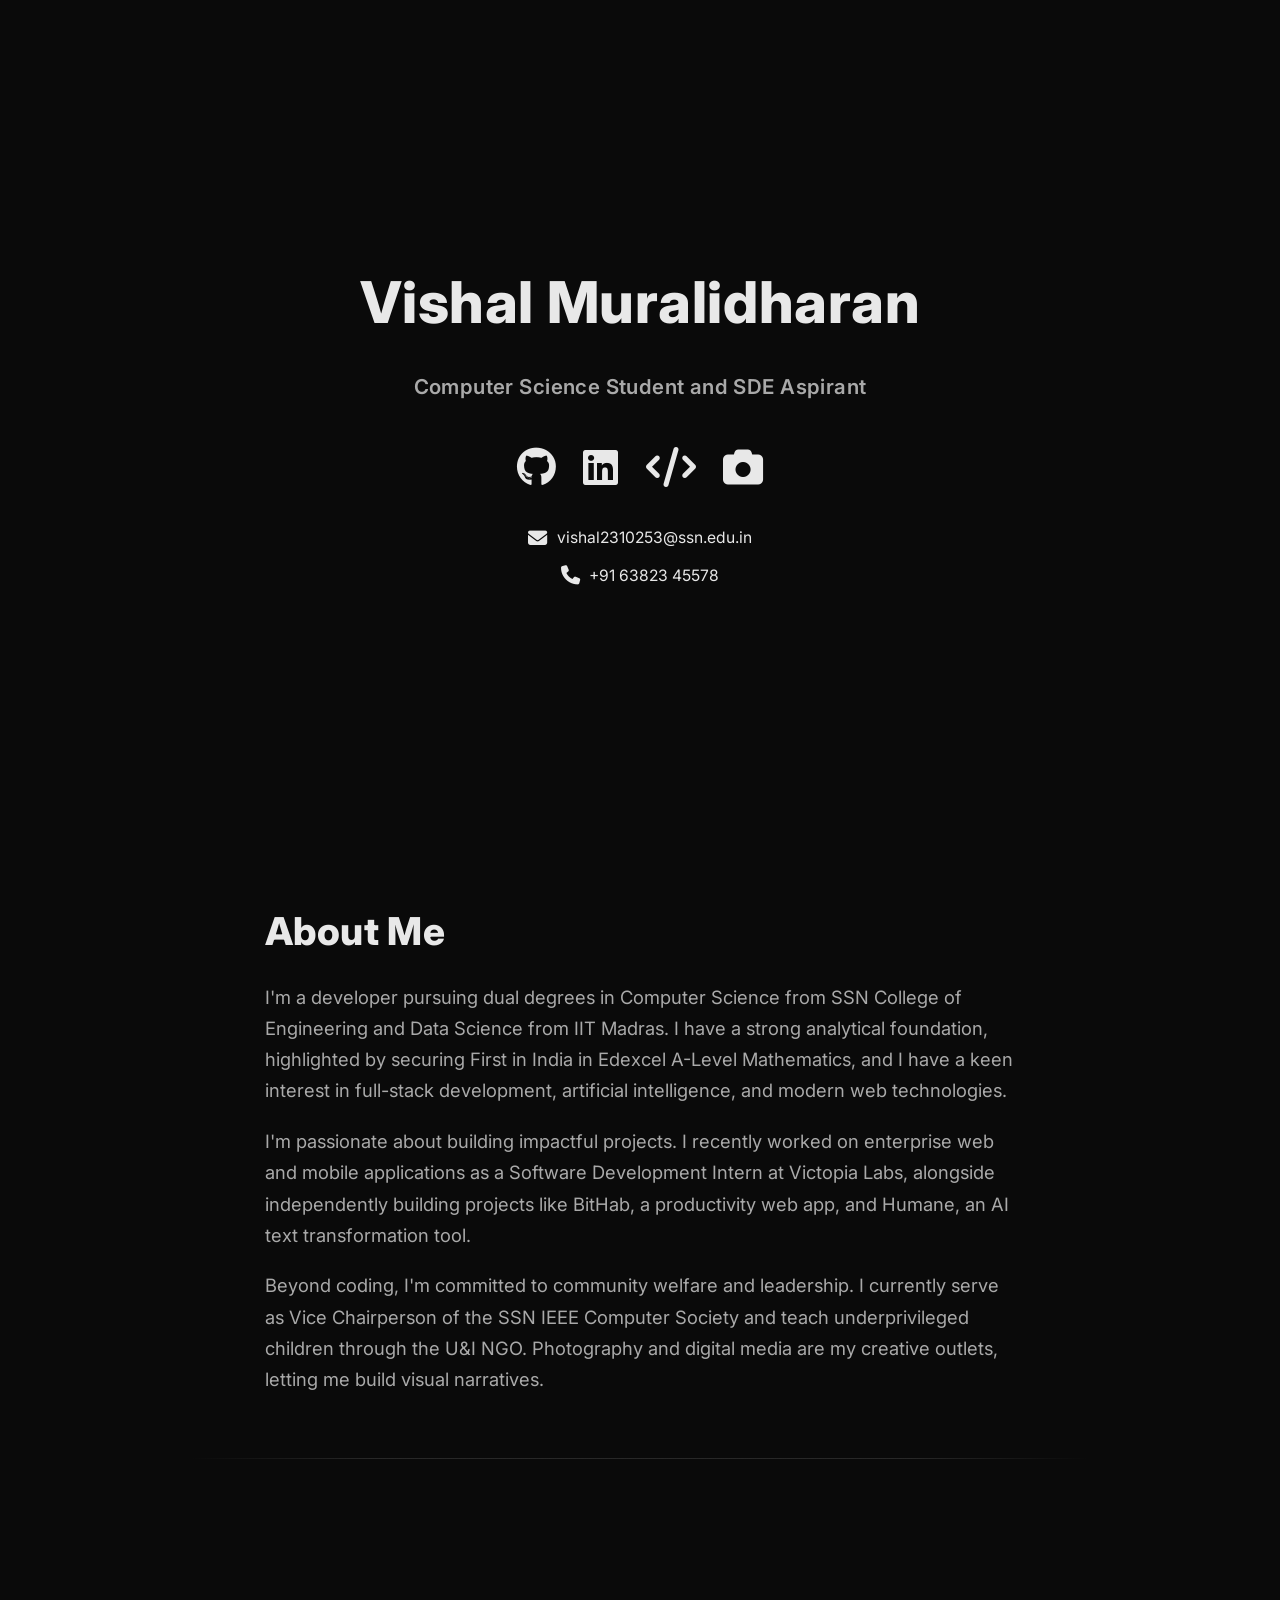
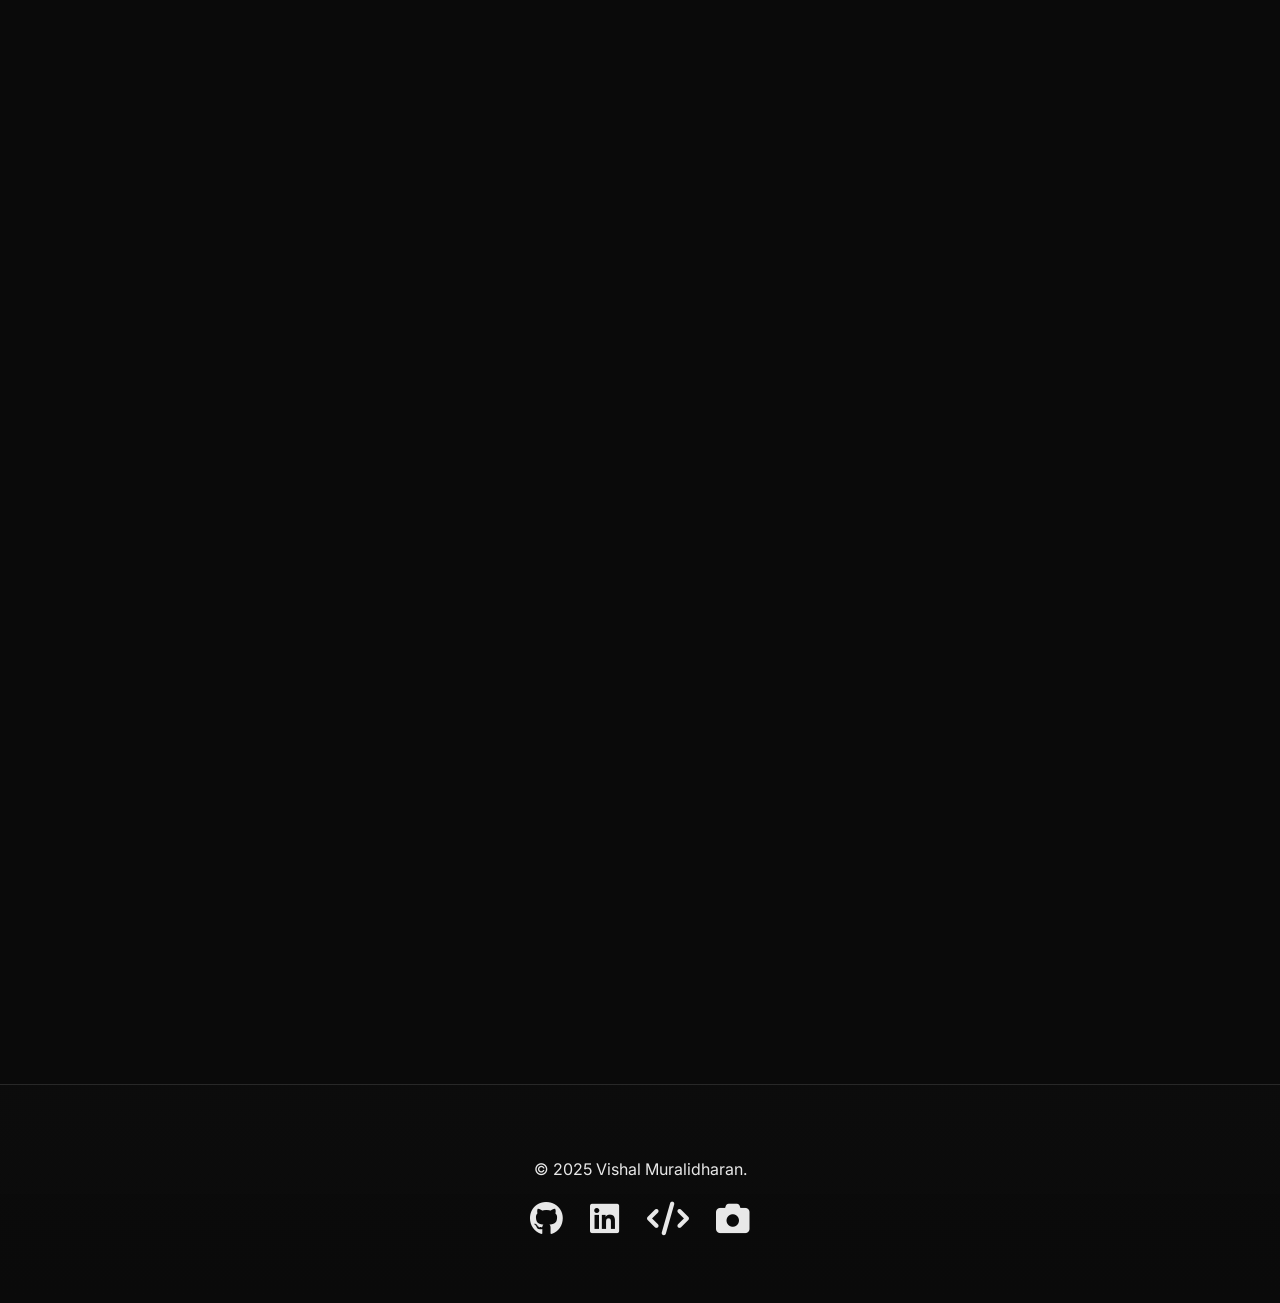
==== index.html @ 81d97147 "Minor Fixes" ====
<!DOCTYPE html>
<html lang="en">

<head>
    <meta charset="UTF-8">
    <meta name="viewport" content="width=device-width, initial-scale=1.0">
    <title>Vishal Muralidharan - Portfolio</title>
    <link rel="preconnect" href="https://fonts.googleapis.com">
    <link rel="preconnect" href="https://fonts.gstatic.com" crossorigin>
    <link href="https://fonts.googleapis.com/css2?family=Inter:wght@300;400;600;700&display=swap" rel="stylesheet">
    <link rel="stylesheet" href="https://cdnjs.cloudflare.com/ajax/libs/font-awesome/6.5.2/css/all.min.css"
        referrerpolicy="no-referrer" />
    <link rel="stylesheet" href="styles.css">
    <script src="script.js" defer></script>
</head>

<body>
    <main>
        <section id="about" class="section fade-section">
            <div class="container about-grid">
                <div class="about-hero">
                    <h1>Vishal Muralidharan</h1>
                    <p class="hero-subtitle">Computer Science Student and SDE Aspirant</p>

                    <div class="hero-actions">
                        <div class="social-icons">
                            <a class="social-icon" href="https://github.com/vishal-muralidharan" target="_blank"
                                rel="noopener" aria-label="GitHub"><i class="fa-brands fa-github"></i></a>
                            <a class="social-icon" href="https://www.linkedin.com/in/vishalmuralidharan" target="_blank"
                                rel="noopener" aria-label="LinkedIn"><i class="fa-brands fa-linkedin"></i></a>
                            <a class="social-icon" href="https://leetcode.com/u/vizz1006/" target="_blank"
                                rel="noopener" aria-label="LeetCode"><i class="fa-solid fa-code"></i></a>
                            <a class="social-icon" href="https://pixel-photos.netlify.app/" target="_blank"
                                rel="noopener" aria-label="Photography"><i class="fa-solid fa-camera"></i></a>
                        </div>
                        <ul class="contact-list hero-contact-text">
                            <li><i class="fa-solid fa-envelope"></i> <a href="mailto:vishal2310253@ssn.edu.in"
                                    aria-label="Email Vishal">vishal2310253@ssn.edu.in</a></li>
                            <li><i class="fa-solid fa-phone"></i> <a href="tel:+916382345578"
                                    aria-label="Call Vishal">+91 63823 45578</a></li>
                        </ul>
                    </div>
                </div>
                <div class="about-details deferred" id="contact">
                    <h2 class="card-title">About Me</h2>
                    <p>I'm a developer pursuing dual degrees in Computer Science from SSN College of Engineering and
                        Data Science from IIT Madras. I have a strong analytical foundation, highlighted by securing
                        First in India in Edexcel A-Level Mathematics, and I have a keen interest in full-stack
                        development, artificial intelligence, and modern web technologies.</p>
                    <p>I'm passionate about building impactful projects. I recently worked on enterprise web and mobile
                        applications as a Software Development Intern at Victopia Labs, alongside independently building
                        projects like BitHab, a productivity web app, and Humane, an AI text transformation tool.</p>
                    <p>Beyond coding, I'm committed to community welfare and leadership. I currently serve as Vice
                        Chairperson of the SSN IEEE Computer Society and teach underprivileged children through the U&I
                        NGO. Photography and digital media are my creative outlets, letting me build visual narratives.
                    </p>
                </div>
            </div>
        </section>

        <section id="education" class="section fade-section deferred">
            <div class="container">
                <h2 class="section-title">Education</h2>
                <div class="education-list">
                    <article class="education-card modular-card">
                        <div class="education-header">
                            <h3>Sri Sivasubramaniya Nadar College of Engineering</h3>
                            <p class="education-degree">B.E. Computer Science and Engineering</p>
                            <p class="education-duration">2023 – 2027</p>
                        </div>
                        <p>CGPA: 8.047/10.0</p>
                    </article>
                    <article class="education-card modular-card">
                        <div class="education-header">
                            <h3>Indian Institute of Technology - Madras, Chennai</h3>
                            <p class="education-degree">B.S. Data Science</p>
                            <p class="education-duration">2023 – 2027</p>
                        </div>
                        <p>CGPA: 8.25/10.0</p>
                    </article>
                    <article class="education-card modular-card">
                        <div class="education-header">
                            <h3>Vanshi Manthan Vidyashram, Chennai</h3>
                            <p class="education-degree">XI & XII</p>
                            <p class="education-duration">2023</p>
                        </div>
                        <p>Pearson Edexcel International Advanced Level (Mathematics, Physics and Chemistry): 97.16%</p>
                        <p>Cambridge Assessment International Education (Computer Science): 94%</p>
                        <p>JEE Main Percentile: 93.12%</p>
                    </article>
                </div>
            </div>
        </section>

        <section id="experience" class="section fade-section deferred">
            <div class="container">
                <h2 class="section-title">Experience</h2>
                <div class="experience-grid">
                    <article class="experience-card modular-card">
                        <header class="club-header">
                            <h3>Software Development Intern</h3>
                            <p class="club-organization">Victopia Labs, Chennai</p>
                            <p class="club-duration">May 2026 &ndash; Jul 2026</p>
                        </header>
                        <p>Learnt Django REST Framework, React, and React Native and built an independent full-stack
                            project. Transitioned to the company’s primary production application, contributing to both
                            the web-based Content Management System (CMS) and the mobile app, Billion Tools.</p>
                        <p>Conducted extensive testing across pre-release builds and live versions to identify bugs
                            related to the UI, core business logic, and general functionality, while ensuring zero
                            regressions. Directly improved overall application stability by resolving these crucial bugs
                            and refining logic prior to deployment.</p>
                    </article>
                </div>
            </div>
        </section>

        <section id="projects" class="section fade-section deferred">
            <div class="container">
                <h2 class="section-title">Projects</h2>
                <div class="project-list">
                    <article class="project-card">
                        <h3><a href="https://github.com/vishal-muralidharan/Humane" target="_blank" rel="noopener"
                                style="text-decoration: none; color: inherit;">Humane (AI Text Humanizer)</a></h3>
                        <p>Utilized Grok API and advanced prompt engineering techniques (Chain-of-Thought,
                            Meta-Cognition, Dual Persona Adversarial) to transform AI-generated text by injecting high
                            perplexity and burstiness, bypassing AI detection. Integrated three contextual
                            transformation modes to vary output tone, alongside a secure admin data workbench featuring
                            human-in-the-loop rating, a diff viewer, and AI detection scoring for future dataset
                            curation.</p>
                        <div class="project-footer">
                            <div class="project-tech">
                                <span class="tech-tag">React</span>
                                <span class="tech-tag">Node.js</span>
                                <span class="tech-tag">Firebase</span>
                                <span class="tech-tag">Grok API</span>
                            </div>
                            <div class="project-links">
                                <a class="icon-button" href="https://github.com/vishal-muralidharan/Humane"
                                    target="_blank" rel="noopener" aria-label="Humane GitHub Repository"><i
                                        class="fa-brands fa-github"></i></a>
                                <a class="icon-button" href="https://humane-ise.vercel.app" target="_blank" rel="noopener"
                                    aria-label="Humane Live Demo"><i class="fa-solid fa-globe"></i></a>
                            </div>
                        </div>
                    </article>
                    <article class="project-card">
                        <h3><a href="https://te-no.vercel.app" target="_blank" rel="noopener"
                                style="text-decoration: none; color: inherit;">TeNo</a></h3>
                        <p>Developed a keyboard-first productivity command center operating as both a standalone web application and a browser extension. Designed a terminal-inspired, multi-tab interface for seamlessly managing saved links, e-commerce carts, and daily reminders with real-time cloud synchronization. Engineered advanced functionalities including rapid keyboard-shortcut navigation, secure user authentication, and a robust background timer that reliably triggers desktop notifications.</p>
                        <div class="project-footer">
                            <div class="project-tech">
                                <span class="tech-tag">React.js</span>
                                <span class="tech-tag">Vite</span>
                                <span class="tech-tag">Firebase</span>
                                <span class="tech-tag">Manifest V3</span>
                            </div>
                            <div class="project-links">
                                <a class="icon-button" href="https://github.com/vishal-muralidharan/TeNo-Browser"
                                    target="_blank" rel="noopener" aria-label="TeNo Browser GitHub Repository"><i
                                        class="fa-brands fa-github"></i></a>
                                <a class="icon-button" href="https://github.com/vishal-muralidharan/TeNo"
                                    target="_blank" rel="noopener" aria-label="TeNo Extension GitHub Repository"><i
                                        class="fa-brands fa-github"></i></a>
                                <a class="icon-button" href="https://te-no.vercel.app" target="_blank" rel="noopener"
                                    aria-label="TeNo Live Demo"><i class="fa-solid fa-globe"></i></a>
                            </div>
                        </div>
                    </article>
                    <article class="project-card">
                        <h3><a href="https://github.com/vishal-muralidharan/BitHab" target="_blank" rel="noopener"
                                style="text-decoration: none; color: inherit;">BitHab (Personal Productivity Web
                                App)</a></h3>
                        <p>Designed a responsive three-column layout with dual themes and an interactive multi-calendar
                            system. Enabled nested sub-activities, custom goals, automatic streak tracking and
                            note-making features.</p>
                        <div class="project-footer">
                            <div class="project-tech">
                                <span class="tech-tag">HTML</span>
                                <span class="tech-tag">CSS</span>
                                <span class="tech-tag">JavaScript</span>
                                <span class="tech-tag">Firebase</span>
                            </div>
                            <div class="project-links">
                                <a class="icon-button" href="https://github.com/vishal-muralidharan/BitHab"
                                    target="_blank" rel="noopener" aria-label="BitHab GitHub Repository"><i
                                        class="fa-brands fa-github"></i></a>
                                <a class="icon-button" href="https://bithab.netlify.app/" target="_blank" rel="noopener"
                                    aria-label="BitHab Live Demo"><i class="fa-solid fa-globe"></i></a>
                            </div>
                        </div>
                    </article>
                    <article class="project-card">
                        <h3><a href="https://github.com/vishal-muralidharan/PACMAN-using-C-and-RAYLIB" target="_blank"
                                rel="noopener" style="text-decoration: none; color: inherit;">Classic Arcade Game
                                Pac-Man Remake</a></h3>
                        <p>Utilized Breadth-First Search algorithm to calculate shortest path between ghosts and player.
                            Integrated Scatter Mode and Frightened Mode with multiple difficulty levels, adjustable
                            ghost speed, and bonus life rewards.</p>
                        <div class="project-footer">
                            <div class="project-tech">
                                <span class="tech-tag">C</span>
                                <span class="tech-tag">RAYLIB</span>
                            </div>
                            <div class="project-links">
                                <a class="icon-button"
                                    href="https://github.com/vishal-muralidharan/PACMAN-using-C-and-RAYLIB"
                                    target="_blank" rel="noopener" aria-label="Pac-Man GitHub Repository"><i
                                        class="fa-brands fa-github"></i></a>
                            </div>
                        </div>
                    </article>
                    <article class="project-card">
                        <h3><a href="https://github.com/vishal-muralidharan/Online-banking-system" target="_blank"
                                rel="noopener" style="text-decoration: none; color: inherit;">Online Banking System</a>
                        </h3>
                        <p>Featuring user account management, balance inquiries, fund transfers, and transaction history
                            tracking with Java Swing user interface.</p>
                        <div class="project-footer">
                            <div class="project-tech">
                                <span class="tech-tag">Java</span>
                                <span class="tech-tag">Java Swing</span>
                                <span class="tech-tag">MySQL</span>
                            </div>
                            <div class="project-links">
                                <a class="icon-button"
                                    href="https://github.com/vishal-muralidharan/Online-banking-system" target="_blank"
                                    rel="noopener" aria-label="Online banking system GitHub Repository"><i
                                        class="fa-brands fa-github"></i></a>
                            </div>
                        </div>
                    </article>
                    <article class="project-card">
                        <h3><a href="https://github.com/vishal-muralidharan/Tsuro" target="_blank" rel="noopener"
                                style="text-decoration: none; color: inherit;">Tsuro</a></h3>
                        <p>A digital adaptation of the strategic board game Tsuro. Supports 2-8 local players in a
                            turn-based, tile-laying game where the objective is to be the last player on the board.</p>
                        <div class="project-footer">
                            <div class="project-tech">
                                <span class="tech-tag">Python</span>
                                <span class="tech-tag">Arcade</span>
                            </div>
                            <div class="project-links">
                                <a class="icon-button" href="https://github.com/vishal-muralidharan/Tsuro"
                                    target="_blank" rel="noopener" aria-label="Tsuro GitHub Repository"><i
                                        class="fa-brands fa-github"></i></a>
                            </div>
                        </div>
                    </article>
                    <article class="project-card">
                        <h3>Library Management Software</h3>
                        <p>Implemented book management, borrowing and lending processes with overdue tracking and
                            borrowing history. Currently in use at Vanshi Manthan Vidyashram, Chennai.</p>
                        <div class="project-footer">
                            <div class="project-tech">
                                <span class="tech-tag">VBA</span>
                                <span class="tech-tag">MS Access</span>
                            </div>
                        </div>
                    </article>
                </div>
            </div>
        </section>

        <section id="publications" class="section fade-section deferred">
            <div class="container">
                <h2 class="section-title">Publications</h2>
                <div class="publication-list">
                    <article class="publication-card">
                        <h3><a href="https://link.springer.com/chapter/10.1007/978-3-032-05855-3_41" target="_blank"
                                rel="noopener" style="text-decoration: none; color: inherit;">Fake News Detection in
                                Dravidian Languages Using Transformers and Ensembles</a></h3>
                        <p>Developed a fake news detection model for Dravidian languages (Tamil, Telugu, Malayalam, and
                            Kannada) using Ensemble techniques and BERT transformers to identify misinformation on the
                            internet.</p>
                        <div class="project-footer">
                            <div class="project-tech">
                                <span class="tech-tag">Python</span>
                                <span class="tech-tag">Scikit-learn</span>
                                <span class="tech-tag">Pandas</span>
                                <span class="tech-tag">NumPy</span>
                                <span class="tech-tag">Matplotlib</span>
                            </div>
                            <div class="project-links">
                                <a class="icon-button" href="https://github.com/vishal-muralidharan/Fake-News-Detection"
                                    target="_blank" rel="noopener" aria-label="GitHub Repository"><i
                                        class="fa-brands fa-github"></i></a>
                                <a class="icon-button"
                                    href="https://link.springer.com/chapter/10.1007/978-3-032-05855-3_41"
                                    target="_blank" rel="noopener" aria-label="View Publication"><i
                                        class="fa-solid fa-book"></i></a>
                            </div>
                        </div>
                    </article>
                    <article class="publication-card">
                        <h3><a href="https://github.com/vishal-muralidharan/MediaEval2025" target="_blank"
                                rel="noopener" style="text-decoration: none; color: inherit;">The Image Retrieval -
                                MediaEval 2025</a></h3>
                        <p>Developed an automated image retrieval system for news articles to prevent misleading visual
                            context. Implemented five retrieval methods including CLIP encoders, Swin Transformer, FAISS
                            indexing, and a Retrieve-and-Rerank pipeline using OpenCLIP to match images with article
                            content accurately.</p>
                        <div class="project-footer">
                            <div class="project-tech">
                                <span class="tech-tag">Python</span>
                                <span class="tech-tag">CLIP</span>
                                <span class="tech-tag">Swin Transformer</span>
                                <span class="tech-tag">FAISS</span>
                                <span class="tech-tag">OpenCLIP</span>
                            </div>
                            <div class="project-links">
                                <a class="icon-button" href="https://github.com/vishal-muralidharan/MediaEval2025"
                                    target="_blank" rel="noopener" aria-label="GitHub Repository"><i
                                        class="fa-brands fa-github"></i></a>
                            </div>
                        </div>
                    </article>
                </div>
            </div>
        </section>

        <section id="skills" class="section fade-section deferred">
            <div class="container">
                <h2 class="section-title">Skills</h2>
                <div class="skills-grid">
                    <article class="skill-card modular-card">
                        <h3><i class="fa-solid fa-laptop-code"></i> Programming Languages</h3>
                        <div class="skill-tags">
                            <span class="skill-tag">Java</span>
                            <span class="skill-tag">Python</span>
                            <span class="skill-tag">C</span>
                            <span class="skill-tag">JavaScript</span>
                            <span class="skill-tag">SQL</span>
                            <span class="skill-tag">Bash</span>
                        </div>
                    </article>
                    <article class="skill-card modular-card">
                        <h3><i class="fa-solid fa-globe"></i> Web Development</h3>
                        <div class="skill-tags">
                            <span class="skill-tag">HTML</span>
                            <span class="skill-tag">CSS</span>
                            <span class="skill-tag">React</span>
                            <span class="skill-tag">React.js</span>
                            <span class="skill-tag">React Native</span>
                            <span class="skill-tag">Django REST Framework</span>
                            <span class="skill-tag">JSON</span>
                        </div>
                    </article>
                    <article class="skill-card modular-card">
                        <h3><i class="fa-solid fa-database"></i> Tools &amp; Databases</h3>
                        <div class="skill-tags">
                            <span class="skill-tag">Firebase</span>
                            <span class="skill-tag">TestFlight</span>
                            <span class="skill-tag">MySQL</span>
                            <span class="skill-tag">Git</span>
                            <span class="skill-tag">GitHub</span>
                            <span class="skill-tag">VS Code</span>
                            <span class="skill-tag">Jupyter</span>
                            <span class="skill-tag">Figma</span>
                            <span class="skill-tag">Canva</span>
                            <span class="skill-tag">Linux</span>
                        </div>
                    </article>
                    <article class="skill-card modular-card">
                        <h3><i class="fa-solid fa-diagram-project"></i> Core Concepts</h3>
                        <div class="skill-tags">
                            <span class="skill-tag">Object-Oriented Programming</span>
                            <span class="skill-tag">Multithreading</span>
                            <span class="skill-tag">API Integration</span>
                            <span class="skill-tag">Socket Programming</span>
                            <span class="skill-tag">Database Systems</span>
                            <span class="skill-tag">Computer Networks</span>
                            <span class="skill-tag">Data Structures and Algorithms</span>
                            <span class="skill-tag">Prompt Engineering</span>
                        </div>
                    </article>
                    <article class="skill-card modular-card">
                        <h3><i class="fa-solid fa-brain"></i> AI &amp; Data Science</h3>
                        <div class="skill-tags">
                            <span class="skill-tag">Artificial Intelligence</span>
                            <span class="skill-tag">Machine Learning</span>
                            <span class="skill-tag">Data Science</span>
                        </div>
                    </article>
                    <article class="skill-card modular-card">
                        <h3><i class="fa-solid fa-language"></i> Languages</h3>
                        <div class="skill-tags">
                            <span class="skill-tag">English</span>
                            <span class="skill-tag">Tamil</span>
                            <span class="skill-tag">Hindi</span>
                        </div>
                    </article>
                </div>
            </div>
        </section>

        <section id="achievements" class="section fade-section deferred">
            <div class="container">
                <h2 class="section-title">Achievements</h2>
                <div class="achievement-list">
                    <article class="achievement-card">
                        <div class="card-left">
                            <h3><a href="https://qualifications.pearson.com/en/qualifications/international-advanced-levels.html"
                                    target="_blank" rel="noopener">First in India &mdash; Edexcel Pearson International
                                    Advanced Level Mathematics</a></h3>
                            <p>Secured the highest mark in India for Mathematics during my A Levels, achieving a score
                                of 98.67%</p>
                        </div>
                        <a href="#" class="card-icon-link" target="_blank" rel="noopener" aria-label="View details"><i
                                class="fa-solid fa-trophy"></i></a>
                    </article>
                    <article class="achievement-card">
                        <div class="card-left">
                            <h3><a href="https://leetcode.com/u/vizz1006/" target="_blank" rel="noopener">LeetCode
                                    &mdash; 275+ Challenges</a></h3>
                            <p>Solved 275+ problems on LeetCode, maintaining a 1550+ rating in LeetCode contests.</p>
                        </div>
                        <a href="#" class="card-icon-link" target="_blank" rel="noopener" aria-label="View profile"><i
                                class="fa-solid fa-code"></i></a>
                    </article>
                    <article class="achievement-card">
                        <div class="card-left">
                            <h3><a href="https://www.instagram.com/vishal.muralidharan_/" target="_blank"
                                    rel="noopener">Photography</a></h3>
                            <p>Event photographer for 10+ college events across various clubs and societies. Built an
                                audience of 200+ on Instagram with 50+ posts on various subjects through consistent
                                visual content.</p>
                        </div>
                        <div class="card-icon-group">
                            <a href="https://www.instagram.com/vishal.muralidharan_/" class="card-icon-link"
                                target="_blank" rel="noopener" aria-label="View Instagram"><i
                                    class="fa-brands fa-instagram"></i></a>
                            <a href="https://pixel-photos.netlify.app/" class="card-icon-link" target="_blank"
                                rel="noopener" aria-label="View gallery"><i class="fa-solid fa-camera"></i></a>
                        </div>
                    </article>
                </div>
            </div>
        </section>

        <section id="certifications" class="section fade-section deferred">
            <div class="container">
                <h2 class="section-title">Certifications</h2>
                <div class="cert-list">
                    <article class="cert-card">
                        <div class="card-left">
                            <h3><a href="https://archive.nptel.ac.in/content/noc/NOC25/SEM1/Ecertificates/106/noc25-cs07/Course/NPTEL25CS07S94320115304207854.pdf"
                                    target="_blank" rel="noopener">Artificial Intelligence: Knowledge Representation and
                                    Reasoning</a></h3>
                            <p>Certification by IIT Madras</p>
                        </div>
                        <a href="https://archive.nptel.ac.in/content/noc/NOC25/SEM1/Ecertificates/106/noc25-cs07/Course/NPTEL25CS07S94320115304207854.pdf"
                            class="card-icon-link" target="_blank" rel="noopener" aria-label="View course"><i
                                class="fa-solid fa-certificate"></i></a>
                    </article>
                    <article class="cert-card">
                        <div class="card-left">
                            <h3><a href="https://archive.nptel.ac.in/content/noc/NOC24/SEM2/Ecertificates/106/noc24-cs95/Course/NPTEL24CS95S15250092904392065.pdf"
                                    target="_blank" rel="noopener">Introduction to Industry 4.0 and Industrial Internet
                                    of Things</a></h3>
                            <p>Certification by IIT Kharagpur</p>
                        </div>
                        <a href="https://archive.nptel.ac.in/content/noc/NOC24/SEM2/Ecertificates/106/noc24-cs95/Course/NPTEL24CS95S15250092904392065.pdf"
                            class="card-icon-link" target="_blank" rel="noopener" aria-label="View course"><i
                                class="fa-solid fa-certificate"></i></a>
                    </article>
                </div>
            </div>
        </section>

        <section id="clubs" class="section fade-section deferred">
            <div class="container">
                <h2 class="section-title">Clubs &amp; Activities</h2>
                <div class="experience-grid">
                    <article class="experience-card modular-card">
                        <header class="club-header" style="margin-bottom: .5rem;">
                            <h3 class="club-organization">SSN IEEE Computer Society, Chennai</h3>
                        </header>
                        
                        <div class="club-roles-container">
                            <details class="club-role-accordion" open>
                                <summary class="club-role-summary">
                                    <div class="role-summary-left">
                                        <p class="club-position">Vice Chairperson</p>
                                        <p class="club-duration">May 2026 &ndash; Present</p>
                                    </div>
                                    <i class="fa-solid fa-chevron-down role-accordion-icon"></i>
                                </summary>
                                <div class="club-role-content">
                                    <p>Managed all events, team communication, and daily operations, while securing official permissions and making key decisions to keep the club running smoothly. Selected the new junior committee, assigned their roles, and trained them on the club’s processes and responsibilities.</p>
                                </div>
                            </details>

                            <details class="club-role-accordion" open>
                                <summary class="club-role-summary">
                                    <div class="role-summary-left">
                                        <p class="club-position">Head of Digital Marketing</p>
                                        <p class="club-duration">June 2025 &ndash; May 2026</p>
                                    </div>
                                    <i class="fa-solid fa-chevron-down role-accordion-icon"></i>
                                </summary>
                                <div class="club-role-content">
                                    <p>Directed digital marketing for all club events, including content creation and promotion across platforms. Led end-to-end photo and video coverage for events, from on-site capture to editing and social media release.</p>
                                </div>
                            </details>
                        </div>
                    </article>
                    
                    <article class="experience-card modular-card">
                        <header class="club-header" style="margin-bottom: .5rem;">
                            <h3 class="club-organization">SSN Association of Computer Engineers, Chennai</h3>
                        </header>
                        
                        <div class="club-roles-container">
                            <details class="club-role-accordion" open>
                                <summary class="club-role-summary">
                                    <div class="role-summary-left">
                                        <p class="club-position">Event Coordinator</p>
                                        <p class="club-duration">Jun 2026 &ndash; Present</p>
                                    </div>
                                    <i class="fa-solid fa-chevron-down role-accordion-icon"></i>
                                </summary>
                                <div class="club-role-content">
                                    <p>Evaluated and finalized event ideas, assigned capable event heads, and ensured all logistical requirements were met for each activity. Oversaw the on-ground execution to ensure all scheduled events ran smoothly during the flagship fest, Invente.</p>
                                </div>
                            </details>

                            <details class="club-role-accordion" open>
                                <summary class="club-role-summary">
                                    <div class="role-summary-left">
                                        <p class="club-position">Head of Public Relations</p>
                                        <p class="club-duration">Jul 2025 &ndash; Sep 2025</p>
                                    </div>
                                    <i class="fa-solid fa-chevron-down role-accordion-icon"></i>
                                </summary>
                                <div class="club-role-content">
                                    <p>Responsible for all social media interactions and core member for ideation and planning of all postings. Created and edited 20+ Instagram reels achieving a combined reach of 500K+ views, with the top reel crossing 45K+ views. Managed the committee reveal featuring 180+ members and documented over 10 events throughout the fest days.</p>
                                    <div style="display: flex; justify-content: flex-end; margin-top: 0.5rem;">
                                        <a href="https://www.linkedin.com/posts/vishalmuralidharan_publicrelations-contentstrategy-digitalmarketing-activity-7389169202047119360-fwy0" class="club-read-more" target="_blank" rel="noopener" aria-label="Read more"><i class="fa-solid fa-arrow-right"></i></a>
                                    </div>
                                </div>
                            </details>
                        </div>
                    </article>

                    <article class="experience-card modular-card">
                        <div class="club-content-left">
                            <header class="club-header">
                                <h3 class="club-organization">U&amp;I (Non Governmental Organisation)</h3>
                                <p class="club-position">Leader</p>
                                <p class="club-duration">Jul 2024 &ndash; Jul 2025</p>
                            </header>
                            <p>Taught English and Life Skills to underprivileged children, fostering personal and academic growth. Managed volunteers at the center and organized workshops, including Career Building, to equip children with essential skills for their future.</p>
                        </div>
                        <a href="https://www.linkedin.com/posts/vishalmuralidharan_leadership-communityengagement-educationforall-activity-7368284099410677762-wGF1" class="club-read-more" target="_blank" rel="noopener" aria-label="Read more"><i class="fa-solid fa-arrow-right"></i></a>
                    </article>



                    <article class="experience-card modular-card">
                        <header class="club-header">
                            <h3 class="club-organization">SSN Association of Computer Machinery, Chennai</h3>
                            <p class="club-position">Member of PR and Marketing</p>
                            <p class="club-duration">Jul 2025 &ndash; Jun 2026</p>
                        </header>
                        <p>Create and manage digital content for the club's social media platforms.</p>
                    </article>

                    <article class="experience-card modular-card">
                        <header class="club-header">
                            <h3 class="club-organization">SSN Gaming Club, Chennai</h3>
                            <p class="club-position">Junior Core Member in Digital Marketing</p>
                            <p class="club-duration">Feb 2025 &ndash; Present</p>
                        </header>
                        <p>Handled the club's social media interactions to engage club audiences.</p>
                    </article>
                </div>
            </div>
        </section>
    </main>

    <footer class="site-footer">
        <p>© 2025 Vishal Muralidharan.</p>
        <ul class="footer-links">
            <li><a class="footer-icon-link" href="https://github.com/vishal-muralidharan" target="_blank" rel="noopener"
                    aria-label="GitHub profile"><i class="fa-brands fa-github"></i></a></li>
            <li><a class="footer-icon-link" href="https://www.linkedin.com/in/vishalmuralidharan" target="_blank"
                    rel="noopener" aria-label="LinkedIn profile"><i class="fa-brands fa-linkedin"></i></a></li>
            <li><a class="footer-icon-link" href="https://leetcode.com/u/vizz1006/" target="_blank" rel="noopener"
                    aria-label="LeetCode profile"><i class="fa-solid fa-code"></i></a></li>
            <li><a class="footer-icon-link" href="https://pixel-photos.netlify.app/" target="_blank" rel="noopener"
                    aria-label="Photography"><i class="fa-solid fa-camera"></i></a></li>
        </ul>
    </footer>
</body>

</html>
---- styles.css ----
:root {
    --color-bg: #0a0a0a;
    --color-text: #e8e8e8;
    --color-muted: rgba(255, 255, 255, 0.65);
    --color-line: rgba(255, 255, 255, 0.12);
    --color-card: rgba(255, 255, 255, 0.05);
    --color-card-strong: rgba(255, 255, 255, 0.08);
    --color-accent: #ffffff;
    --transition: 220ms ease;
    --shadow-soft: 0 18px 45px rgba(0, 0, 0, 0.4);
}

* {
    box-sizing: border-box;
}

html {
    scroll-behavior: auto;
}

body {
    margin: 0;
    font-family: "Inter", "Helvetica Neue", Arial, sans-serif;
    background-color: var(--color-bg);
    color: var(--color-text);
    -webkit-font-smoothing: antialiased;
    line-height: 1.6;
}

.container {
    width: min(1140px, 92vw);
    margin: 0 auto;
}

main {
    padding-top: 0;
}

/* Removed header nav styles */

/* Hero - centered intro */
.about-grid {
    display: flex;
    flex-direction: column;
    gap: clamp(2.5rem, 7vw, 4.5rem);
}

.about-hero {
    min-height: 85vh;
    display: flex;
    flex-direction: column;
    justify-content: center;
    align-items: center;
    text-align: center;
    gap: 1.3rem;
    padding: 2rem clamp(1.2rem, 4vw, 2.8rem);
    transform: translateY(-1.5rem);
}

.about-hero h1 {
    margin: 0;
    font-weight: 800;
    letter-spacing: .01em;
    font-size: clamp(2.6rem, 5vw, 3.6rem);
}

.hero-subtitle {
    margin: .1rem auto 0;
    color: var(--color-muted);
    font-size: clamp(1.2rem, 1.6vw, 1.4rem);
    font-weight: 600;
    letter-spacing: .02em;
}

.about-hero .lead {
    margin: .2rem auto 0;
    max-width: 60ch;
    color: var(--color-muted);
    font-size: clamp(1.05rem, 1.4vw, 1.15rem);
    text-align: center;
}

.hero-actions {
    display: flex;
    flex-direction: column;
    align-items: center;
    gap: 2.4rem;
    margin-top: 1.4rem;
}

.social-icons {
    display: flex;
    gap: 1.7rem;
}

.social-icon {
    display: inline-flex;
    align-items: center;
    justify-content: center;
    color: var(--color-text);
    text-decoration: none;
    transition: transform var(--transition), color var(--transition);
    line-height: 0;
}

.social-icon i {
    font-size: 2.5rem;
}

.social-icon:hover,
.social-icon:focus-visible {
    color: #ffffff;
    outline: none;
    transform: translateY(-3px);
}

/* Email/phone stacked vertically */
.hero-contact-text {
    display: flex;
    flex-direction: column;
    gap: .7rem;
    align-items: center;
    margin-top: .4rem;
    list-style: none;
    padding: 0;
    margin: 0;
}

.hero-contact-text li {
    display: inline-flex;
    align-items: center;
    gap: .6rem;
    color: var(--color-muted);
    font-size: .98rem;
}

.hero-contact-text i {
    width: 1.2rem;
    color: var(--color-text);
    font-size: 1.2rem;
    font-weight: 600;
}

.hero-contact-text a {
    color: var(--color-text);
    text-decoration: none;
    border-bottom: 1px solid transparent;
    transition: border-color var(--transition), color var(--transition);
}

.hero-contact-text a:hover,
.hero-contact-text a:focus-visible {
    outline: none;
    border-color: var(--color-text);
    color: #ffffff;
}

/* Sections with divider lines between */
.section {
    padding: 4rem 0;
    position: relative;
}

.section:not(:last-of-type)::after {
    content: '';
    position: absolute;
    bottom: 0;
    left: 50%;
    transform: translateX(-50%);
    width: min(900px, 80vw);
    height: 1px;
    background: linear-gradient(90deg, transparent, var(--color-line) 20%, var(--color-line) 80%, transparent);
}

.section-title {
    margin: 0 0 1.8rem;
    font-size: clamp(1.8rem, 3vw, 2.4rem);
    font-weight: 800;
    letter-spacing: .01em;
}

/* Projects - 2 per row */
.project-list {
    display: grid;
    grid-template-columns: repeat(2, minmax(0, 1fr));
    gap: 2rem;
}

.project-list>a {
    text-decoration: none;
    color: inherit;
}

.project-footer {
    display: flex;
    justify-content: space-between;
    align-items: center;
    margin-top: 1.5rem;
    gap: 1.5rem;
}

.project-tech {
    display: flex;
    flex-wrap: wrap;
    gap: .5rem;
    flex: 1;
}

.tech-tag {
    padding: .35rem .75rem;
    border-radius: 999px;
    background-color: var(--color-card-strong);
    font-size: .85rem;
    letter-spacing: .03em;
    white-space: nowrap;
    color: var(--color-text);
    transition: background-color var(--transition), color var(--transition);
}

.tech-tag:hover {
    background-color: var(--color-text);
    color: var(--color-bg);
}

.project-links {
    display: flex;
    gap: .8rem;
}

.icon-button {
    display: inline-flex;
    align-items: center;
    justify-content: center;
    color: var(--color-text);
    text-decoration: none;
    transition: transform var(--transition), color var(--transition);
    line-height: 0;
}

.icon-button i {
    font-size: 1.9rem;
}

.icon-button:hover,
.icon-button:focus-visible {
    color: #ffffff;
    outline: none;
    transform: scale(1.15);
}

/* Cards */
.modular-card,
.project-card,
.cert-card,
.achievement-card {
    padding: clamp(1.5rem, 3.5vw, 2.2rem);
    border: 1px solid var(--color-line);
    border-radius: 20px;
    background: linear-gradient(135deg, rgba(0, 0, 0, .035), rgba(0, 0, 0, .05));
    box-shadow: var(--shadow-soft);
    transition: transform var(--transition), box-shadow var(--transition);
}

.modular-card:hover,
.project-card:hover,
.cert-card:hover,
.achievement-card:hover,
.modular-card:focus-within,
.project-card:focus-within,
.cert-card:focus-within,
.achievement-card:focus-within {
    transform: translateY(-4px);
    box-shadow: 0 24px 55px rgba(0, 0, 0, .11);
}

/* Typography inside boxes */
.project-card h3,
.achievement-card h3,
.skill-card h3 {
    margin: 0 0 .7rem;
    font-size: 1.15rem;
}

.project-card h3 a {
    text-decoration: none;
    color: inherit;
}

.project-card h3 a:hover {
    color: var(--color-accent);
}

.about-details .card-title {
    margin: 0 0 1.2rem;
    font-size: clamp(1.9rem, 3vw, 2.5rem);
    font-weight: 800;
    letter-spacing: .01em;
}

.project-card p,
.achievement-card p {
    margin: 0 0 1.2rem;
    color: var(--color-muted);
    line-height: 1.55;
    font-size: 1.02rem;
}

.about-details {
    padding: 0;
    max-width: 75ch;
    margin: 0 auto;
    text-align: left;
}

.about-details p {
    margin: 0 0 1.2rem;
    color: var(--color-muted);
    line-height: 1.7;
    font-size: 1.15rem;
}

.about-details p:last-child {
    margin-bottom: 0;
}

.cert-card {
    display: flex;
    align-items: flex-start;
    gap: 1.5rem;
}

.cert-content {
    display: flex;
    flex-direction: column;
    gap: 1rem;
}

.cert-content h3 {
    margin: 0 0 .8rem;
    font-size: 1.15rem;
}

.cert-content h3 a {
    text-decoration: none;
    color: inherit;
    transition: color 0.3s ease;
}

.cert-content h3 a:hover {
    color: var(--color-accent);
}

.cert-content p {
    margin: 0;
    color: var(--color-muted);
    line-height: 1.55;
    font-size: 1.02rem;
}

.cert-list {
    display: grid;
    grid-template-columns: repeat(2, minmax(0, 1fr));
    gap: 2rem;
}

.cert-list>a {
    text-decoration: none;
    color: inherit;
    display: block;
    height: 100%;
}

.cert-card {
    height: 100%;
}

/* Skills - 3 columns, better spacing */
.skills-grid {
    display: grid;
    grid-template-columns: repeat(3, minmax(0, 1fr));
    gap: clamp(1.8rem, 4vw, 2.5rem);
}

.skill-card {
    display: flex;
    flex-direction: column;
    gap: 1rem;
}

.skill-card h3 {
    display: flex;
    align-items: center;
    gap: .7rem;
    margin: 0 0 1rem 0;
    font-size: 1.1rem;
}

.skill-card h3 i {
    color: var(--color-text);
    font-size: 1.25rem;
    flex-shrink: 0;
}

.skill-tags {
    display: flex;
    flex-wrap: wrap;
    gap: .65rem;
}

.skill-tag {
    display: inline-block;
    padding: .45rem .95rem;
    border-radius: 999px;
    background-color: var(--color-card-strong);
    font-size: .88rem;
    letter-spacing: .05em;
    white-space: nowrap;
    transition: background-color var(--transition), color var(--transition);
}

.skill-tag:hover {
    background-color: var(--color-text);
    color: var(--color-bg);
}

/* Education - 1 per row */
.education-list {
    display: grid;
    grid-template-columns: 1fr;
    gap: 2rem;
}

.education-card {
    gap: 1.2rem;
}

.education-header {
    display: flex;
    flex-direction: column;
    gap: .4rem;
    margin-bottom: 1rem;
}

.education-header h3 {
    margin: 0;
    font-size: 1.2rem;
    font-weight: 700;
    color: var(--color-text);
}

.education-degree {
    font-size: 1.05rem;
    font-weight: 600;
    color: var(--color-text);
    margin: 0;
}

.education-duration {
    font-size: .98rem;
    letter-spacing: .03em;
    color: var(--color-muted);
    font-weight: 600;
    margin: 0;
}

.education-card p:not(.education-duration):not(.education-degree) {
    margin: 0 0 .5rem 0;
    color: var(--color-muted);
    line-height: 1.6;
    font-size: 1.02rem;
}

.education-card p:not(.education-duration):not(.education-degree):last-child {
    margin-bottom: 0;
}

/* Clubs & Activities */
.club-header {
    display: flex;
    flex-direction: column;
    gap: .4rem;
    margin-bottom: 1rem;
}

.club-header h3,
.club-organization {
    margin: 0;
    font-size: 1.2rem;
    font-weight: 700;
    color: var(--color-text);
}

.club-position {
    font-size: 1.05rem;
    font-weight: 600;
    color: var(--color-text);
    margin: 0;
}

.club-duration {
    font-size: .98rem;
    letter-spacing: .03em;
    color: var(--color-muted);
    font-weight: 600;
    margin: 0;
}

.experience-card p:not(.club-duration):not(.club-organization):not(.club-position):not(.experience-duration) {
    margin: 0 0 .5rem 0;
    color: var(--color-muted);
    line-height: 1.6;
    font-size: 1.02rem;
    font-weight: 400;
    letter-spacing: 0;
}

.experience-card p:not(.club-duration):not(.club-organization):not(.club-position):not(.experience-duration):last-child {
    margin-bottom: 0;
}

/* Accordion Component */
.club-roles-container {
    display: flex;
    flex-direction: column;
    padding-left: 2rem;
}

.club-role-accordion {
    position: relative;
}

/* Timeline dot */
.club-role-accordion::before {
    content: '';
    position: absolute;
    left: -1rem;
    top: 1.4rem;
    width: 11px;
    height: 11px;
    border-radius: 50%;
    background-color: var(--color-bg);
    border: 2px solid var(--color-muted);
    transform: translateX(-50%);
    z-index: 2;
    transition: border-color var(--transition);
}

.club-role-accordion:hover::before,
.club-role-accordion[open]::before {
    border-color: var(--color-text);
}

/* Timeline vertical line */
.club-role-accordion:not(:last-child)::after {
    content: '';
    position: absolute;
    left: -1rem;
    top: 1.4rem;
    bottom: -1.4rem;
    width: 2px;
    background-color: var(--color-line);
    transform: translateX(-50%);
    z-index: 1;
}

.club-role-summary {
    display: flex;
    justify-content: space-between;
    align-items: center;
    padding: 1rem 0;
    cursor: pointer;
    list-style: none;
    outline: none;
}

.club-role-summary::-webkit-details-marker {
    display: none;
}

.role-summary-left {
    display: flex;
    flex-direction: column;
    gap: .3rem;
}

.role-accordion-icon {
    font-size: 1rem;
    color: var(--color-muted);
    transition: transform 0.3s ease;
}

.club-role-accordion[open] .role-accordion-icon {
    transform: rotate(-180deg);
}

.club-role-content {
    padding: 0 0 1.2rem 0;
}

/* Experience */
.experience-grid {
    display: grid;
    grid-template-columns: 1fr;
    gap: 2rem;
}

.experience-card {
    gap: 1.2rem;
}

.experience-card:has(.club-content-left) {
    display: flex;
    align-items: flex-start;
    position: relative;
}

.club-content-left {
    flex: 1;
}

.club-read-more {
    flex-shrink: 0;
    color: var(--color-muted);
    font-size: 1.4rem;
    text-decoration: none;
    transition: color 0.3s ease, transform 0.3s ease;
    margin-top: 0.2rem;
}

.club-read-more:hover {
    color: var(--color-accent);
    transform: scale(1.2);
}

.experience-header {
    display: flex;
    flex-direction: column;
    gap: .4rem;
}

.experience-header h3 {
    margin: 0;
    font-size: 1.15rem;
    font-weight: 600;
}

.experience-duration {
    font-size: .95rem;
    letter-spacing: .05em;
    color: var(--color-muted);
    margin: 0;
}

.experience-card p:not(.experience-duration) {
    margin: 0;
    color: var(--color-muted);
    line-height: 1.6;
    font-size: 1.02rem;
}

/* Publications */
.publication-list {
    display: grid;
    grid-template-columns: repeat(2, minmax(0, 1fr));
    gap: 2rem;
}

.publication-card {
    padding: clamp(1.5rem, 3.5vw, 2.2rem);
    border: 1px solid var(--color-line);
    border-radius: 20px;
    background: linear-gradient(135deg, rgba(0, 0, 0, .035), rgba(0, 0, 0, .05));
    box-shadow: var(--shadow-soft);
    transition: transform var(--transition), box-shadow var(--transition);
}

.publication-card:hover,
.publication-card:focus-within {
    transform: translateY(-4px);
    box-shadow: 0 24px 55px rgba(0, 0, 0, .11);
}

.publication-card h3 {
    margin: 0 0 .7rem;
    font-size: 1.15rem;
}

.publication-card h3 a {
    text-decoration: none;
    color: inherit;
}

.publication-card h3 a:hover {
    color: var(--color-accent);
}

.publication-card p {
    margin: 0 0 1.2rem;
    color: var(--color-muted);
    line-height: 1.55;
    font-size: 1.02rem;
}

/* Achievements */
.achievement-list {
    display: grid;
    grid-template-columns: repeat(2, minmax(0, 1fr));
    gap: 2rem;
}

.achievement-list>a {
    text-decoration: none;
    color: inherit;
    display: block;
    height: 100%;
}

.achievement-card {
    display: flex;
    align-items: flex-start;
    gap: 1.5rem;
    height: 100%;
}

.card-left {
    flex: 1;
}

.card-left h3 {
    margin: 0 0 .9rem;
    font-size: 1.15rem;
    line-height: 1.4;
}

.card-left h3 a {
    text-decoration: none;
    color: inherit;
    transition: color 0.3s ease;
}

.card-left h3 a:hover {
    color: var(--color-accent);
}

.card-left p {
    margin: 0;
    color: var(--color-muted);
    line-height: 1.55;
    font-size: 1.02rem;
}

.card-icon-link {
    flex-shrink: 0;
    color: var(--color-muted);
    text-decoration: none;
    transition: color 0.3s ease, transform 0.3s ease;
    margin-top: 0.2rem;
}

.card-icon-link i {
    font-size: 1.3rem;
}

.card-icon-link:hover {
    color: var(--color-accent);
    transform: scale(1.3);
}

.card-icon-group {
    display: flex;
    gap: 1rem;
    flex-shrink: 0;
    margin-top: 0.2rem;
}

.card-icon-group .card-icon-link {
    transition: color 0.3s ease, transform 0.3s ease;
}

.card-icon-group .card-icon-link:hover {
    color: var(--color-accent);
    transform: scale(1.3);
}

/* Footer social links */
.site-footer {
    padding: 3.5rem 0 4rem;
    text-align: center;
    border-top: 1px solid var(--color-line);
    background: linear-gradient(180deg, rgba(12, 12, 12, .9), rgba(10, 10, 10, 1));
}

.footer-links {
    display: flex;
    justify-content: center;
    gap: 1.7rem;
    list-style: none;
    padding: 0;
    margin: 1.2rem 0 0;
}

.footer-icon-link {
    display: inline-flex;
    align-items: center;
    justify-content: center;
    color: var(--color-text);
    text-decoration: none;
    transition: transform var(--transition), color var(--transition);
    line-height: 0;
}

.footer-icon-link i {
    font-size: 2.1rem;
}

.footer-icon-link:hover,
.footer-icon-link:focus-visible {
    color: #ffffff;
    outline: none;
    transform: translateY(-3px);
}

/* Fade animation - reused */
.fade-section {
    opacity: 0;
    transform: translateY(40px);
    transition: opacity 600ms ease, transform 600ms ease;
}

.fade-section.in-view {
    opacity: 1;
    transform: translateY(0);
}

/* Deferred reveal */
.deferred {
    display: none !important;
}

/* Responsive tweaks */
@media (max-width: 860px) {
    .skills-grid {
        grid-template-columns: repeat(2, minmax(0, 1fr));
    }

    .project-list {
        grid-template-columns: 1fr;
    }

    .cert-list {
        grid-template-columns: 1fr;
    }

    .publication-list {
        grid-template-columns: 1fr;
    }

    .experience-grid {
        grid-template-columns: 1fr;
    }

    .achievement-list {
        grid-template-columns: 1fr;
    }
}

@media (max-width: 640px) {
    .section {
        padding: 3.5rem 0;
    }

    .skills-grid {
        grid-template-columns: 1fr;
    }

    .social-icon {
        width: 3rem;
        height: 3rem;
    }

    .social-icon i {
        font-size: 1.4rem;
    }

    .project-list {
        grid-template-columns: 1fr;
    }

    .project-footer {
        flex-direction: column;
        align-items: flex-start;
    }
}

@media (max-width: 480px) {
    .about-hero {
        min-height: calc(85vh - 1rem);
    }

    .project-footer {
        flex-direction: column;
        align-items: flex-start;
    }
}
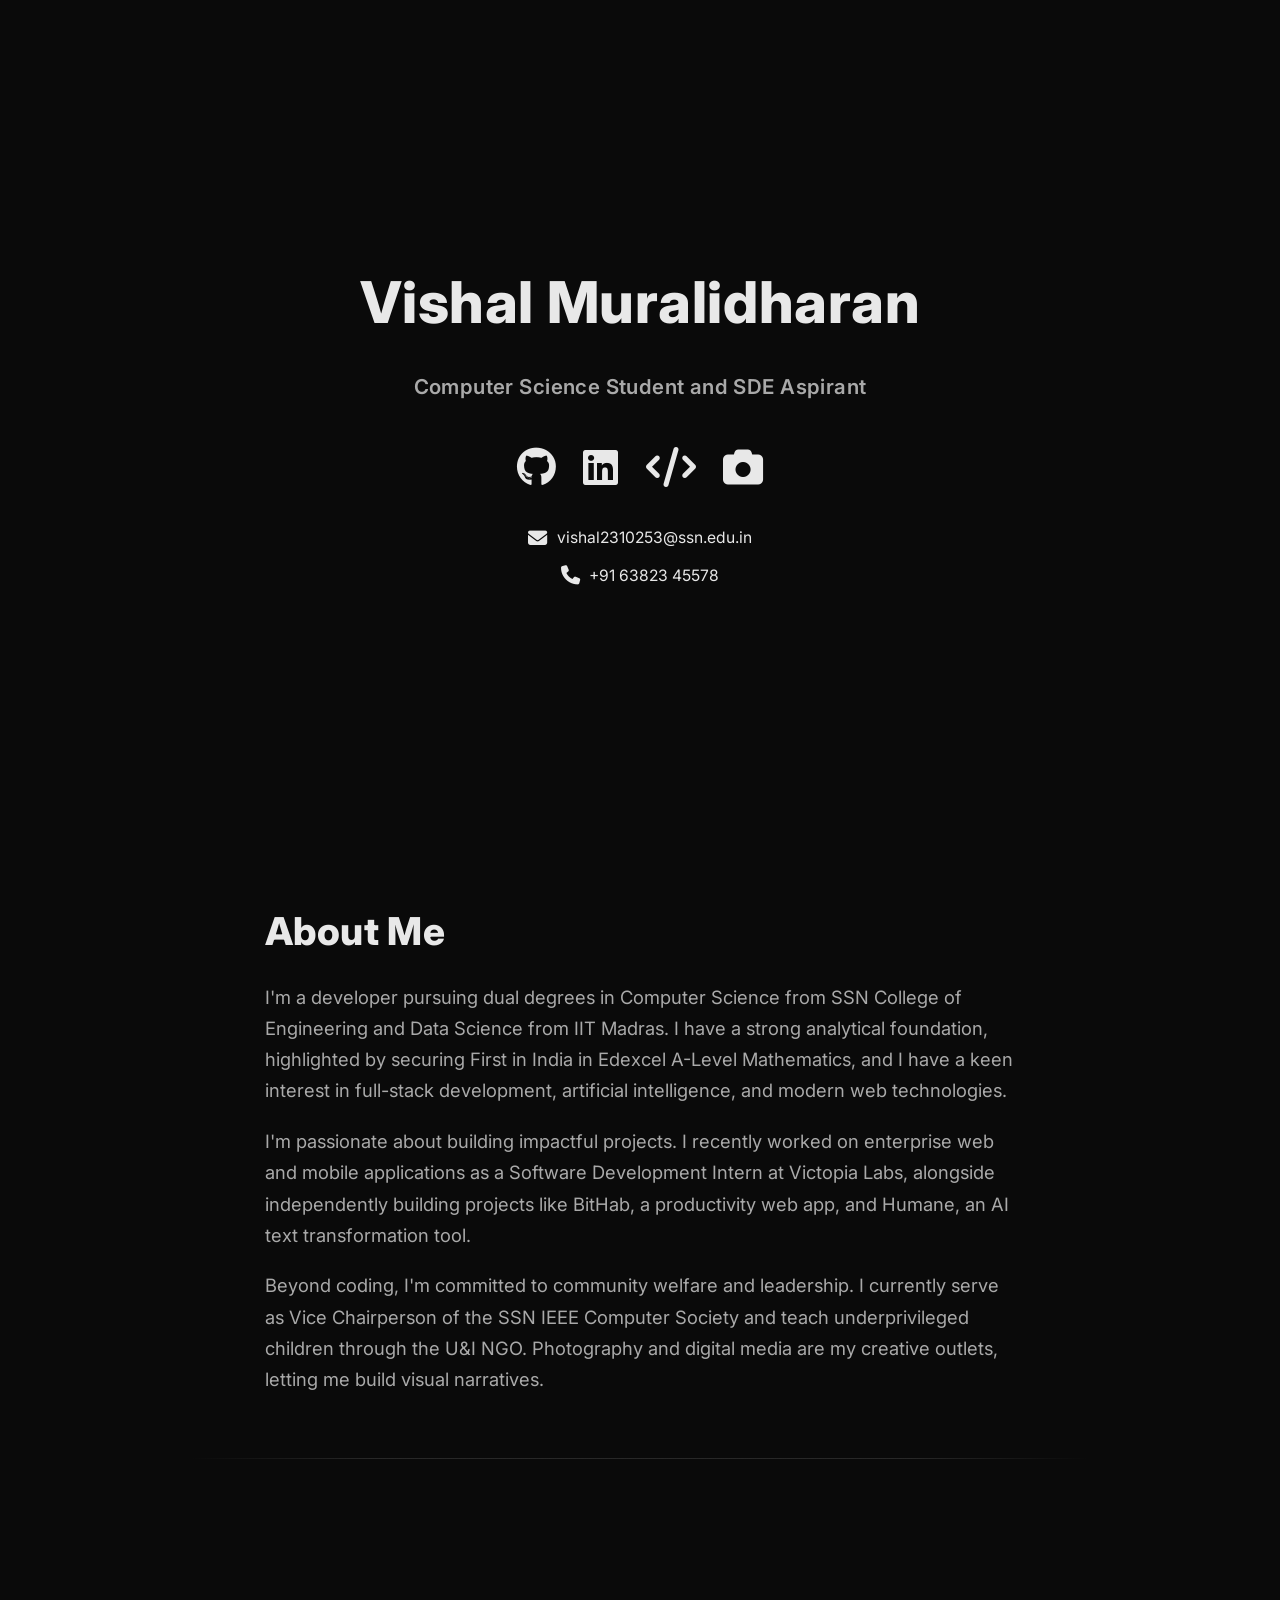
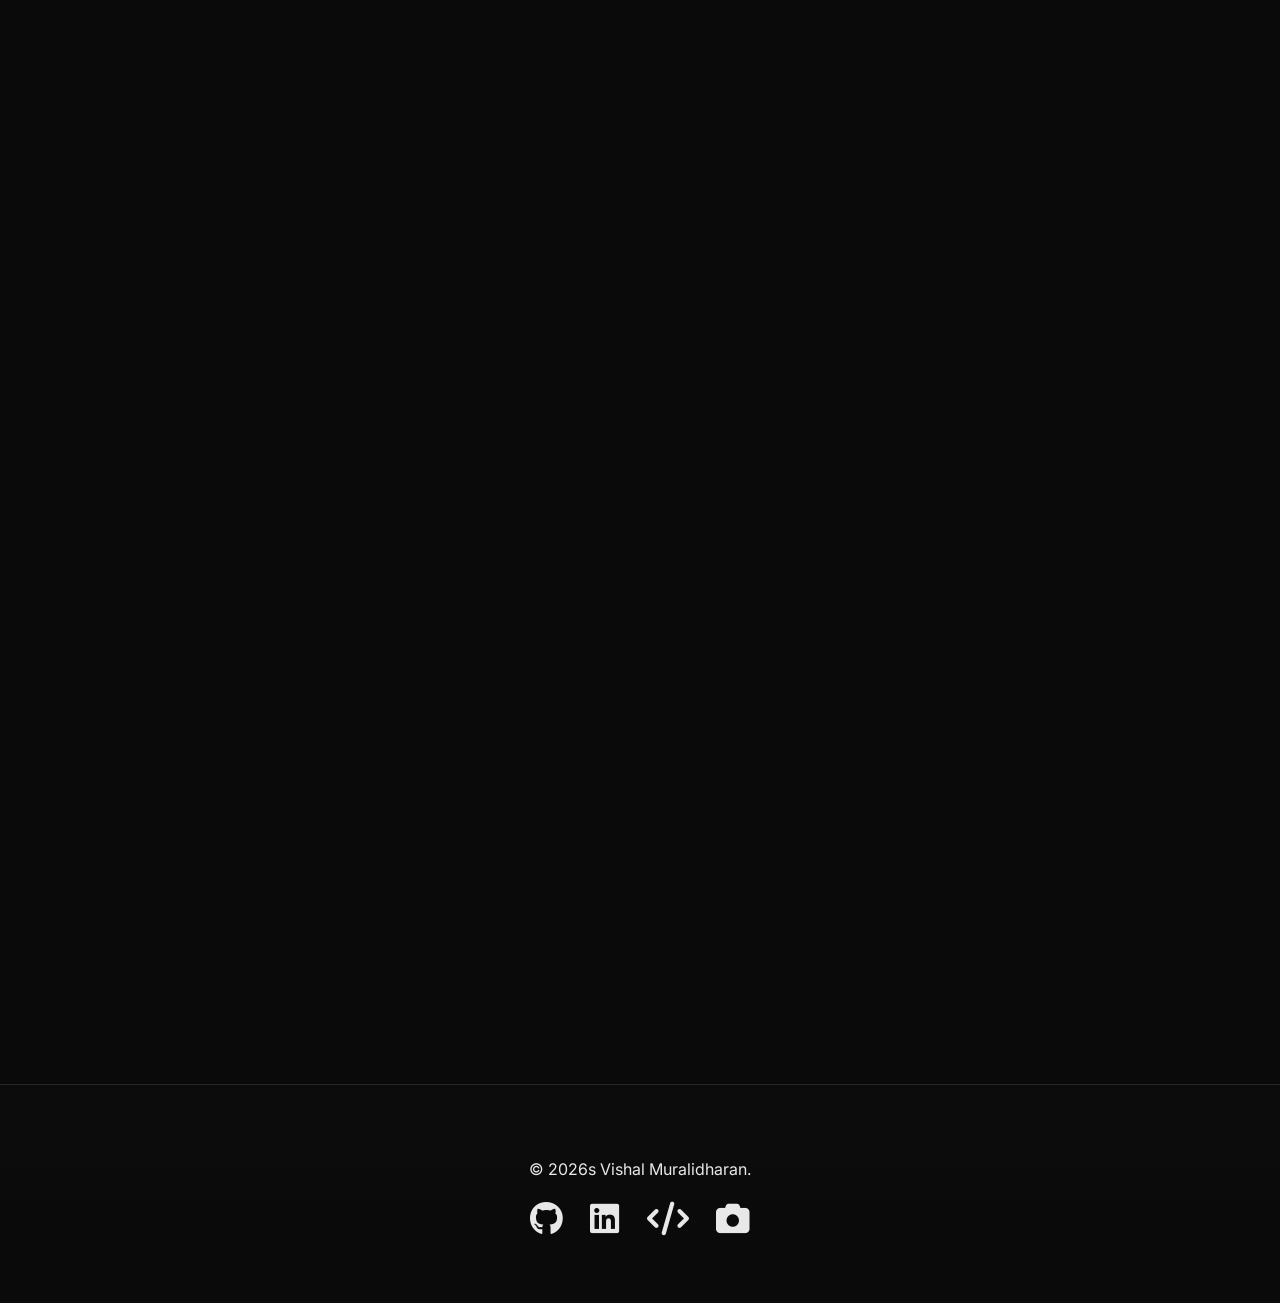
==== commit 1cf96f66: "Footer Change" ====
--- a/index.html
+++ b/index.html
@@ -138,15 +138,20 @@
                                 <a class="icon-button" href="https://github.com/vishal-muralidharan/Humane"
                                     target="_blank" rel="noopener" aria-label="Humane GitHub Repository"><i
                                         class="fa-brands fa-github"></i></a>
-                                <a class="icon-button" href="https://humane-ise.vercel.app" target="_blank" rel="noopener"
-                                    aria-label="Humane Live Demo"><i class="fa-solid fa-globe"></i></a>
+                                <a class="icon-button" href="https://humane-ise.vercel.app" target="_blank"
+                                    rel="noopener" aria-label="Humane Live Demo"><i class="fa-solid fa-globe"></i></a>
                             </div>
                         </div>
                     </article>
                     <article class="project-card">
                         <h3><a href="https://te-no.vercel.app" target="_blank" rel="noopener"
                                 style="text-decoration: none; color: inherit;">TeNo</a></h3>
-                        <p>Developed a keyboard-first productivity command center operating as both a standalone web application and a browser extension. Designed a terminal-inspired, multi-tab interface for seamlessly managing saved links, e-commerce carts, and daily reminders with real-time cloud synchronization. Engineered advanced functionalities including rapid keyboard-shortcut navigation, secure user authentication, and a robust background timer that reliably triggers desktop notifications.</p>
+                        <p>Developed a keyboard-first productivity command center operating as both a standalone web
+                            application and a browser extension. Designed a terminal-inspired, multi-tab interface for
+                            seamlessly managing saved links, e-commerce carts, and daily reminders with real-time cloud
+                            synchronization. Engineered advanced functionalities including rapid keyboard-shortcut
+                            navigation, secure user authentication, and a robust background timer that reliably triggers
+                            desktop notifications.</p>
                         <div class="project-footer">
                             <div class="project-tech">
                                 <span class="tech-tag">React.js</span>
@@ -475,7 +480,7 @@
                         <header class="club-header" style="margin-bottom: .5rem;">
                             <h3 class="club-organization">SSN IEEE Computer Society, Chennai</h3>
                         </header>
-                        
+
                         <div class="club-roles-container">
                             <details class="club-role-accordion" open>
                                 <summary class="club-role-summary">
@@ -486,7 +491,10 @@
                                     <i class="fa-solid fa-chevron-down role-accordion-icon"></i>
                                 </summary>
                                 <div class="club-role-content">
-                                    <p>Managed all events, team communication, and daily operations, while securing official permissions and making key decisions to keep the club running smoothly. Selected the new junior committee, assigned their roles, and trained them on the club’s processes and responsibilities.</p>
+                                    <p>Managed all events, team communication, and daily operations, while securing
+                                        official permissions and making key decisions to keep the club running smoothly.
+                                        Selected the new junior committee, assigned their roles, and trained them on the
+                                        club’s processes and responsibilities.</p>
                                 </div>
                             </details>
 
@@ -499,17 +507,19 @@
                                     <i class="fa-solid fa-chevron-down role-accordion-icon"></i>
                                 </summary>
                                 <div class="club-role-content">
-                                    <p>Directed digital marketing for all club events, including content creation and promotion across platforms. Led end-to-end photo and video coverage for events, from on-site capture to editing and social media release.</p>
+                                    <p>Directed digital marketing for all club events, including content creation and
+                                        promotion across platforms. Led end-to-end photo and video coverage for events,
+                                        from on-site capture to editing and social media release.</p>
                                 </div>
                             </details>
                         </div>
                     </article>
-                    
+
                     <article class="experience-card modular-card">
                         <header class="club-header" style="margin-bottom: .5rem;">
                             <h3 class="club-organization">SSN Association of Computer Engineers, Chennai</h3>
                         </header>
-                        
+
                         <div class="club-roles-container">
                             <details class="club-role-accordion" open>
                                 <summary class="club-role-summary">
@@ -520,7 +530,10 @@
                                     <i class="fa-solid fa-chevron-down role-accordion-icon"></i>
                                 </summary>
                                 <div class="club-role-content">
-                                    <p>Evaluated and finalized event ideas, assigned capable event heads, and ensured all logistical requirements were met for each activity. Oversaw the on-ground execution to ensure all scheduled events ran smoothly during the flagship fest, Invente.</p>
+                                    <p>Evaluated and finalized event ideas, assigned capable event heads, and ensured
+                                        all logistical requirements were met for each activity. Oversaw the on-ground
+                                        execution to ensure all scheduled events ran smoothly during the flagship fest,
+                                        Invente.</p>
                                 </div>
                             </details>
 
@@ -533,9 +546,15 @@
                                     <i class="fa-solid fa-chevron-down role-accordion-icon"></i>
                                 </summary>
                                 <div class="club-role-content">
-                                    <p>Responsible for all social media interactions and core member for ideation and planning of all postings. Created and edited 20+ Instagram reels achieving a combined reach of 500K+ views, with the top reel crossing 45K+ views. Managed the committee reveal featuring 180+ members and documented over 10 events throughout the fest days.</p>
+                                    <p>Responsible for all social media interactions and core member for ideation and
+                                        planning of all postings. Created and edited 20+ Instagram reels achieving a
+                                        combined reach of 500K+ views, with the top reel crossing 45K+ views. Managed
+                                        the committee reveal featuring 180+ members and documented over 10 events
+                                        throughout the fest days.</p>
                                     <div style="display: flex; justify-content: flex-end; margin-top: 0.5rem;">
-                                        <a href="https://www.linkedin.com/posts/vishalmuralidharan_publicrelations-contentstrategy-digitalmarketing-activity-7389169202047119360-fwy0" class="club-read-more" target="_blank" rel="noopener" aria-label="Read more"><i class="fa-solid fa-arrow-right"></i></a>
+                                        <a href="https://www.linkedin.com/posts/vishalmuralidharan_publicrelations-contentstrategy-digitalmarketing-activity-7389169202047119360-fwy0"
+                                            class="club-read-more" target="_blank" rel="noopener"
+                                            aria-label="Read more"><i class="fa-solid fa-arrow-right"></i></a>
                                     </div>
                                 </div>
                             </details>
@@ -549,9 +568,13 @@
                                 <p class="club-position">Leader</p>
                                 <p class="club-duration">Jul 2024 &ndash; Jul 2025</p>
                             </header>
-                            <p>Taught English and Life Skills to underprivileged children, fostering personal and academic growth. Managed volunteers at the center and organized workshops, including Career Building, to equip children with essential skills for their future.</p>
-                        </div>
-                        <a href="https://www.linkedin.com/posts/vishalmuralidharan_leadership-communityengagement-educationforall-activity-7368284099410677762-wGF1" class="club-read-more" target="_blank" rel="noopener" aria-label="Read more"><i class="fa-solid fa-arrow-right"></i></a>
+                            <p>Taught English and Life Skills to underprivileged children, fostering personal and
+                                academic growth. Managed volunteers at the center and organized workshops, including
+                                Career Building, to equip children with essential skills for their future.</p>
+                        </div>
+                        <a href="https://www.linkedin.com/posts/vishalmuralidharan_leadership-communityengagement-educationforall-activity-7368284099410677762-wGF1"
+                            class="club-read-more" target="_blank" rel="noopener" aria-label="Read more"><i
+                                class="fa-solid fa-arrow-right"></i></a>
                     </article>
 
 
@@ -579,7 +602,7 @@
     </main>
 
     <footer class="site-footer">
-        <p>© 2025 Vishal Muralidharan.</p>
+        <p>© 2026s Vishal Muralidharan.</p>
         <ul class="footer-links">
             <li><a class="footer-icon-link" href="https://github.com/vishal-muralidharan" target="_blank" rel="noopener"
                     aria-label="GitHub profile"><i class="fa-brands fa-github"></i></a></li>
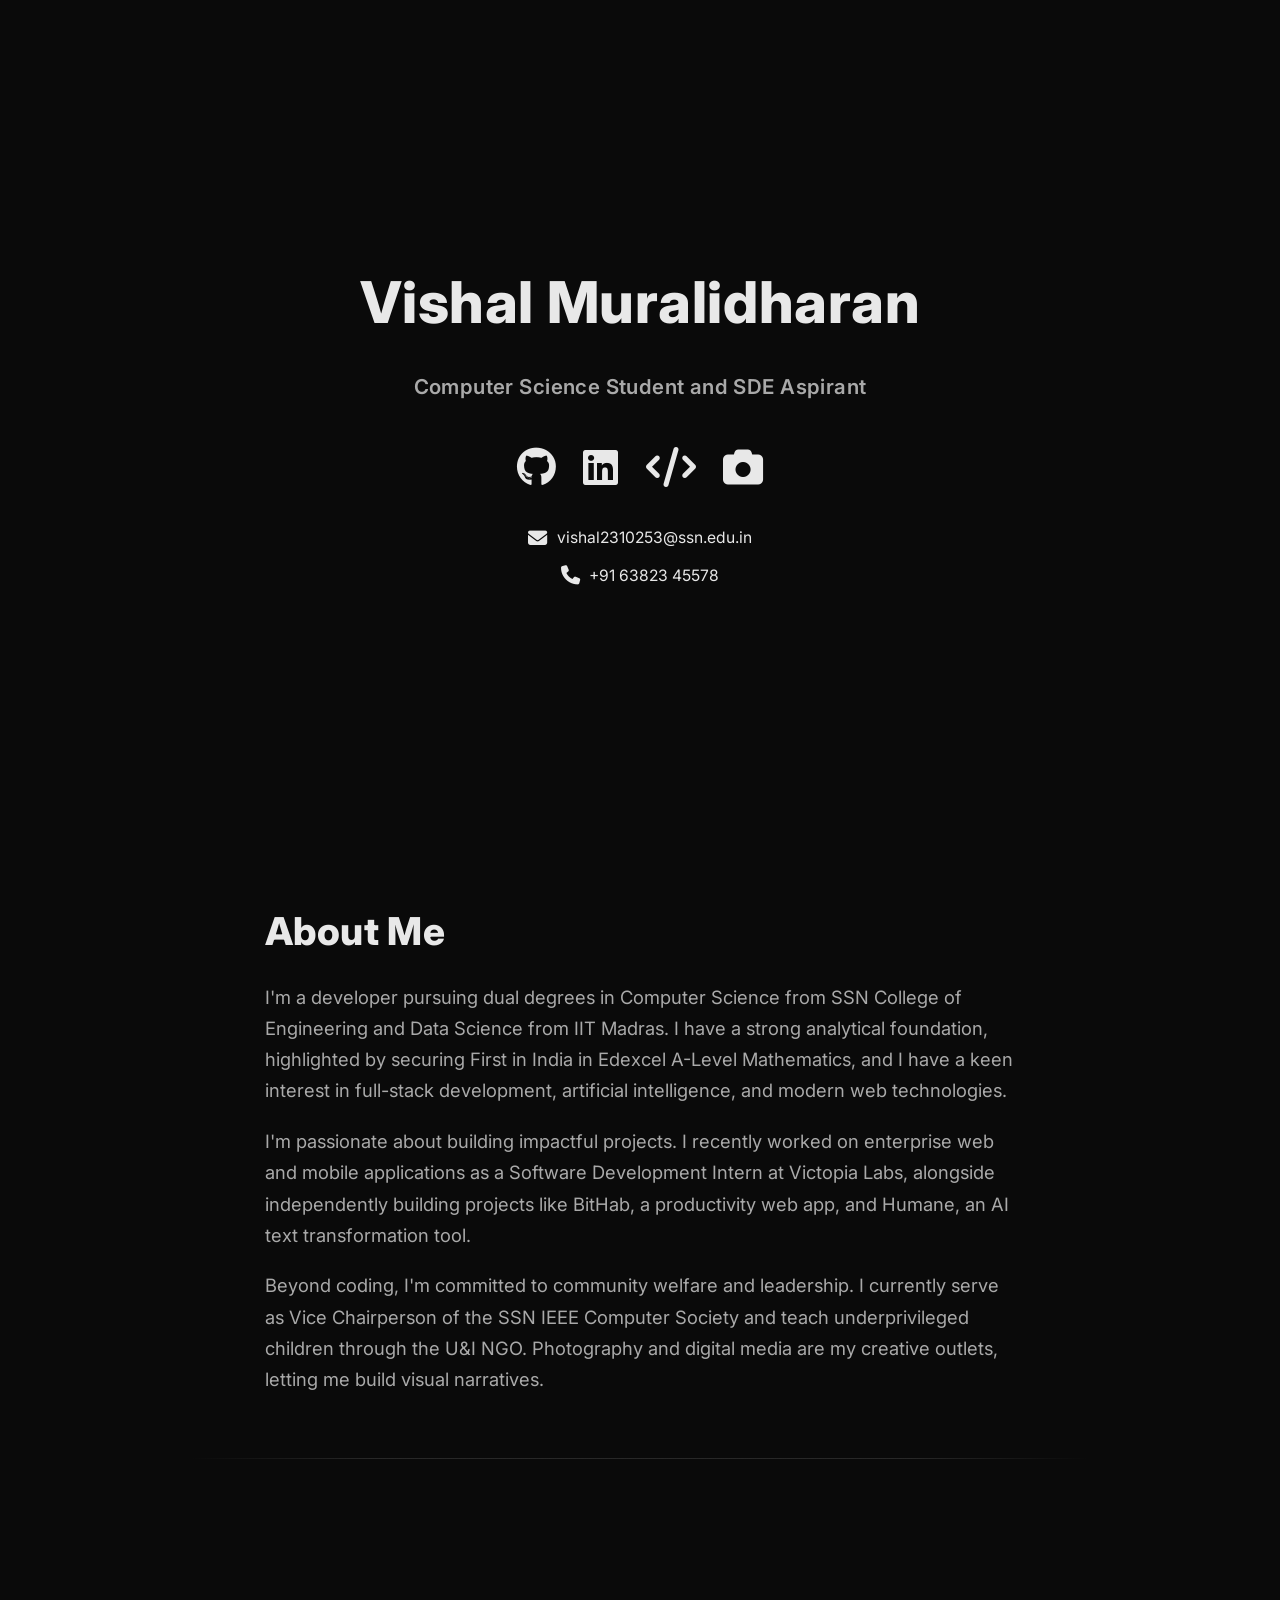
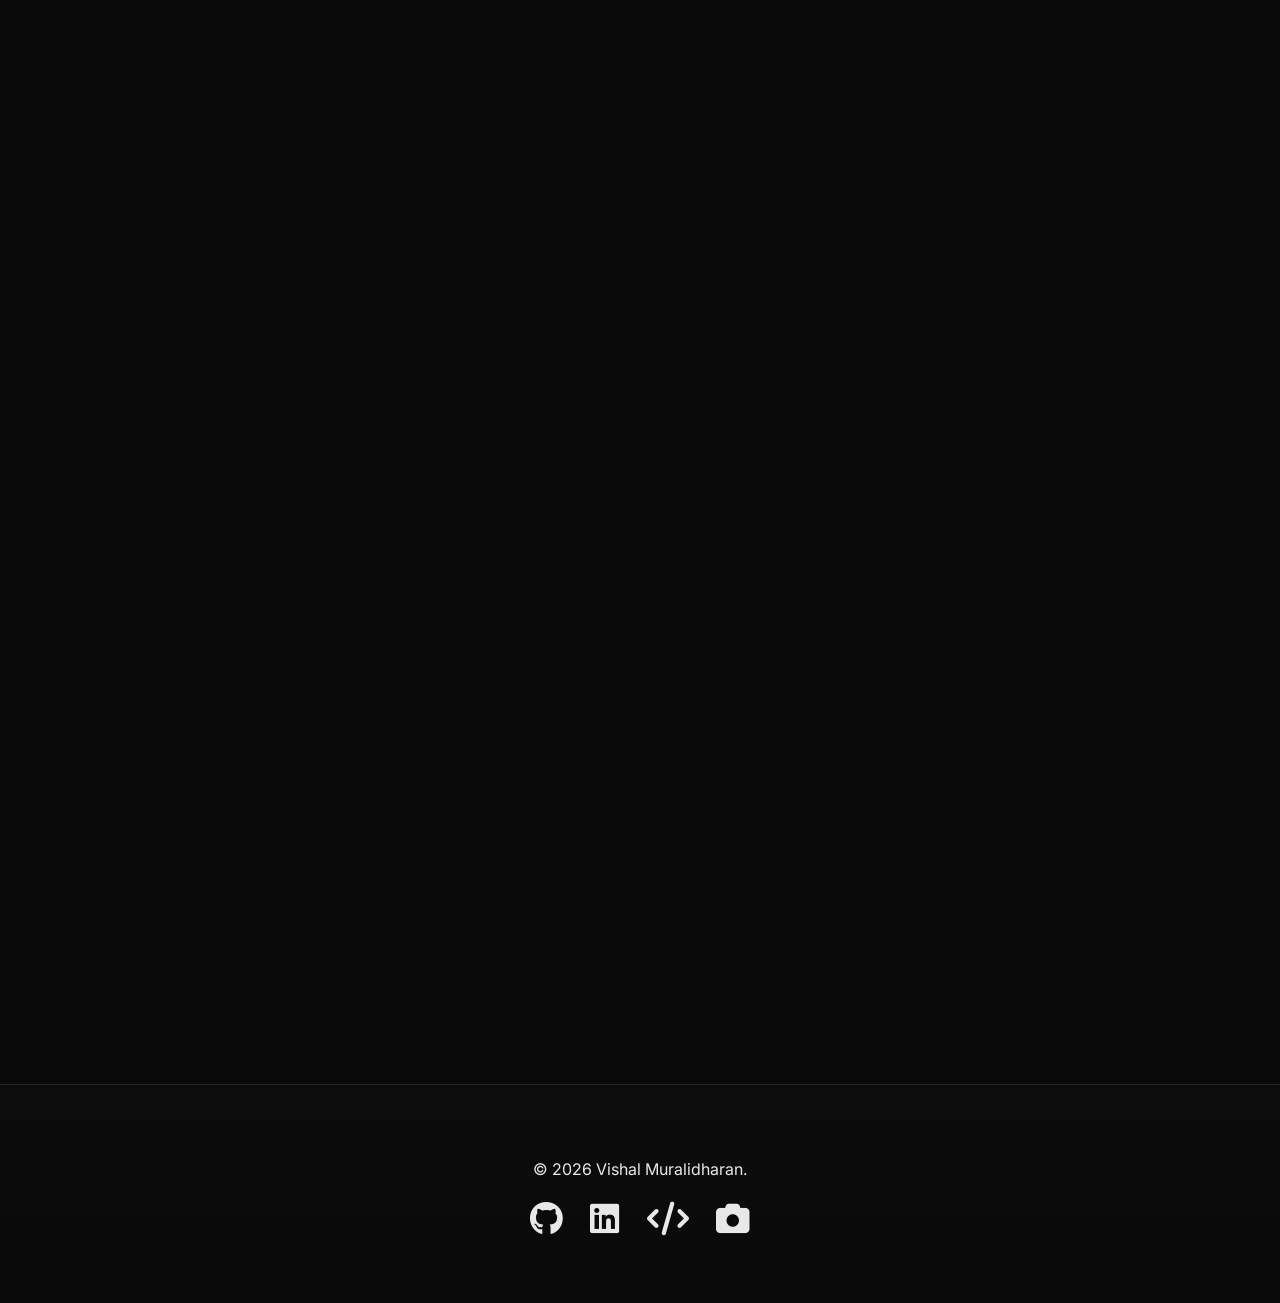
==== commit 8a6bcdd7: "Minor Fix - 2" ====
--- a/index.html
+++ b/index.html
@@ -602,7 +602,7 @@
     </main>
 
     <footer class="site-footer">
-        <p>© 2026s Vishal Muralidharan.</p>
+        <p>© 2026 Vishal Muralidharan.</p>
         <ul class="footer-links">
             <li><a class="footer-icon-link" href="https://github.com/vishal-muralidharan" target="_blank" rel="noopener"
                     aria-label="GitHub profile"><i class="fa-brands fa-github"></i></a></li>
